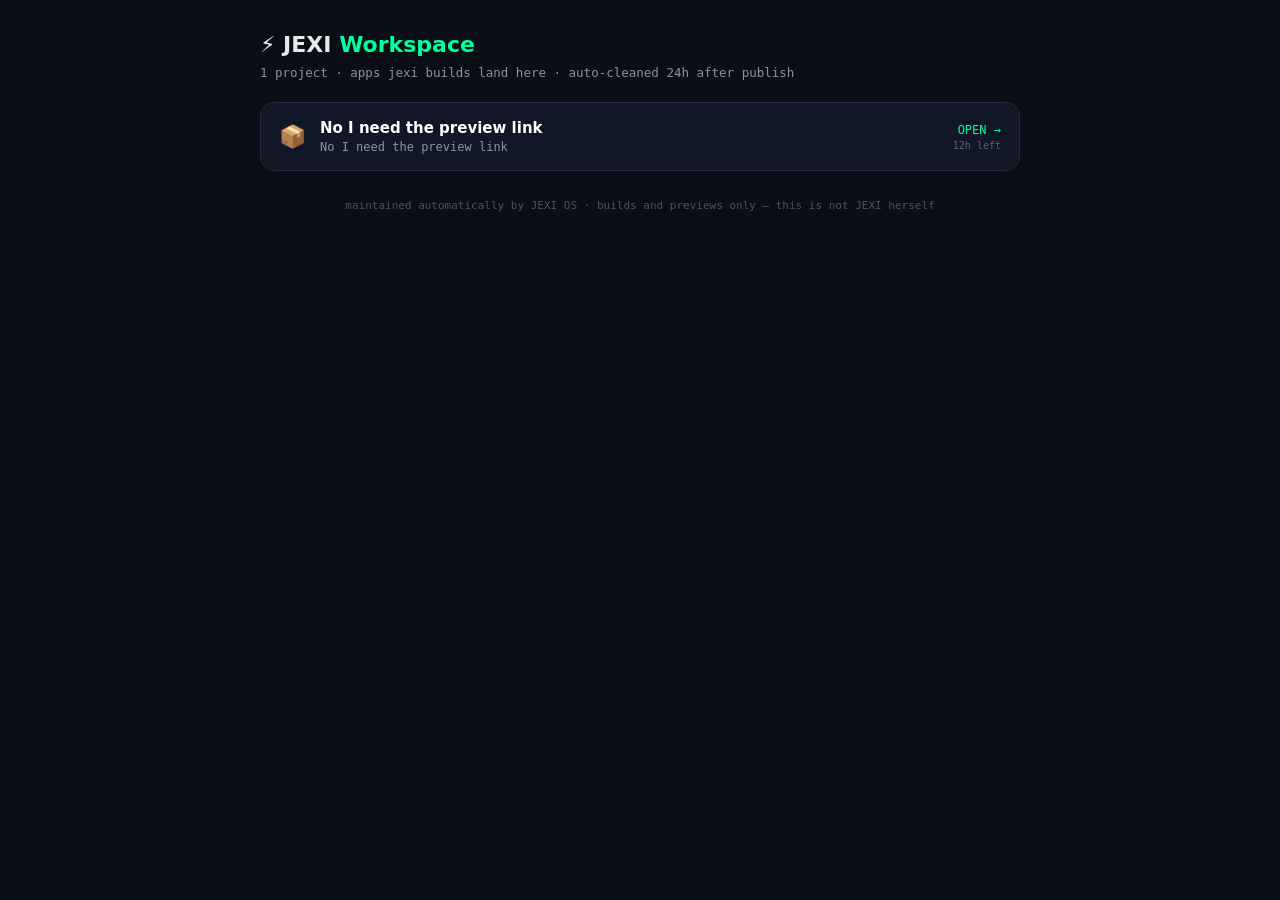
==== index.html @ 736975cb "workspace: refresh index" ====
<!DOCTYPE html>
<html lang="en"><head><meta charset="utf-8"><title>JEXI Workspace</title>
<meta name="viewport" content="width=device-width,initial-scale=1">
<style>
body{background:#0a0e17;color:#e8e8e8;font-family:Inter,system-ui,sans-serif;margin:0;padding:32px 20px}
.wrap{max-width:760px;margin:0 auto}
h1{font-size:22px;margin:0}h1 span{color:#00ff9d}
p.sub{color:#8a93a3;font-size:12.5px;font-family:ui-monospace,monospace;margin:8px 0 22px}
.empty{border:1px dashed #2a3140;border-radius:14px;padding:40px;text-align:center;color:#5c6470;font-family:monospace;font-size:13px}
.proj{display:flex;align-items:center;gap:14px;background:#111726;border:1px solid #232b3a;border-radius:14px;padding:16px 18px;margin:12px 0;text-decoration:none;transition:.15s}
.proj:hover{border-color:#00ff9d;transform:translateY(-1px)}
.fav{font-size:22px}.t{flex:1;min-width:0}.t b{display:block;color:#fff;font-size:15px;margin-bottom:3px}
.t span{color:#8a93a3;font-size:12px;font-family:ui-monospace,monospace;display:block;overflow:hidden;text-overflow:ellipsis;white-space:nowrap}
.go{color:#00ff9d;font-family:ui-monospace,monospace;font-size:12px;text-align:right}
.go small{display:block;color:#5c6470;font-size:10px;margin-top:3px}
footer{margin-top:28px;color:#4a5262;font-size:11px;font-family:monospace;text-align:center}
</style></head><body><div class="wrap">
<h1>⚡ JEXI <span>Workspace</span></h1>
<p class="sub">1 project · apps jexi builds land here · auto-cleaned 24h after publish</p>
<a class="proj" href="no-i-need-the-preview/">
  <span class="fav">📦</span>
  <span class="t"><b>No I need the preview link</b><span>No I need the preview link</span></span>
  <span class="go">OPEN →<br><small>12h left</small></span>
</a>
<footer>maintained automatically by JEXI OS · builds and previews only — this is not JEXI herself</footer>
</div></body></html>
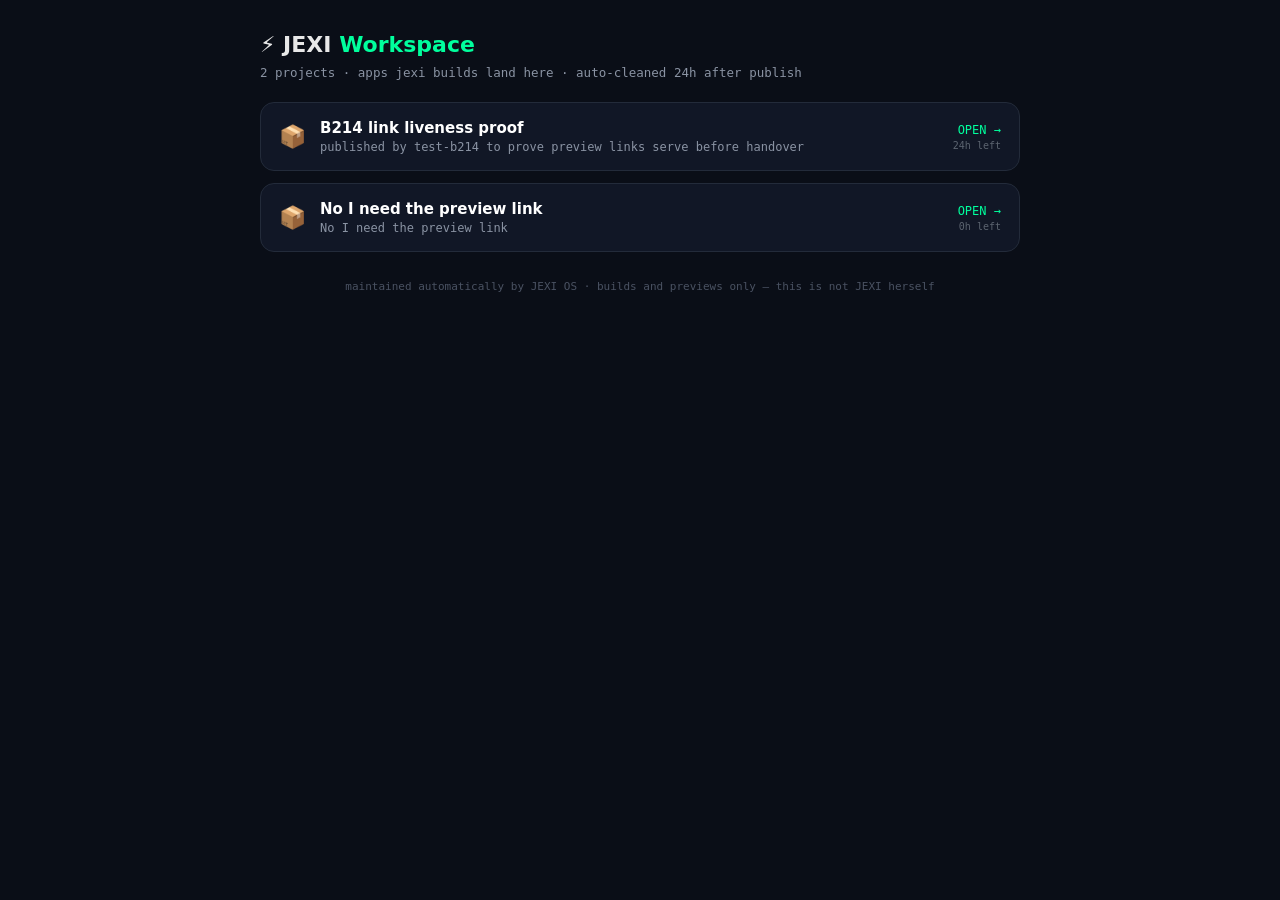
==== commit e459c618: "workspace: refresh index" ====
--- a/index.html
+++ b/index.html
@@ -16,11 +16,16 @@
 footer{margin-top:28px;color:#4a5262;font-size:11px;font-family:monospace;text-align:center}
 </style></head><body><div class="wrap">
 <h1>⚡ JEXI <span>Workspace</span></h1>
-<p class="sub">1 project · apps jexi builds land here · auto-cleaned 24h after publish</p>
+<p class="sub">2 projects · apps jexi builds land here · auto-cleaned 24h after publish</p>
+<a class="proj" href="b214-live-check/">
+  <span class="fav">📦</span>
+  <span class="t"><b>B214 link liveness proof</b><span>published by test-b214 to prove preview links serve before handover</span></span>
+  <span class="go">OPEN →<br><small>24h left</small></span>
+</a>
 <a class="proj" href="no-i-need-the-preview/">
   <span class="fav">📦</span>
   <span class="t"><b>No I need the preview link</b><span>No I need the preview link</span></span>
-  <span class="go">OPEN →<br><small>12h left</small></span>
+  <span class="go">OPEN →<br><small>0h left</small></span>
 </a>
 <footer>maintained automatically by JEXI OS · builds and previews only — this is not JEXI herself</footer>
 </div></body></html>
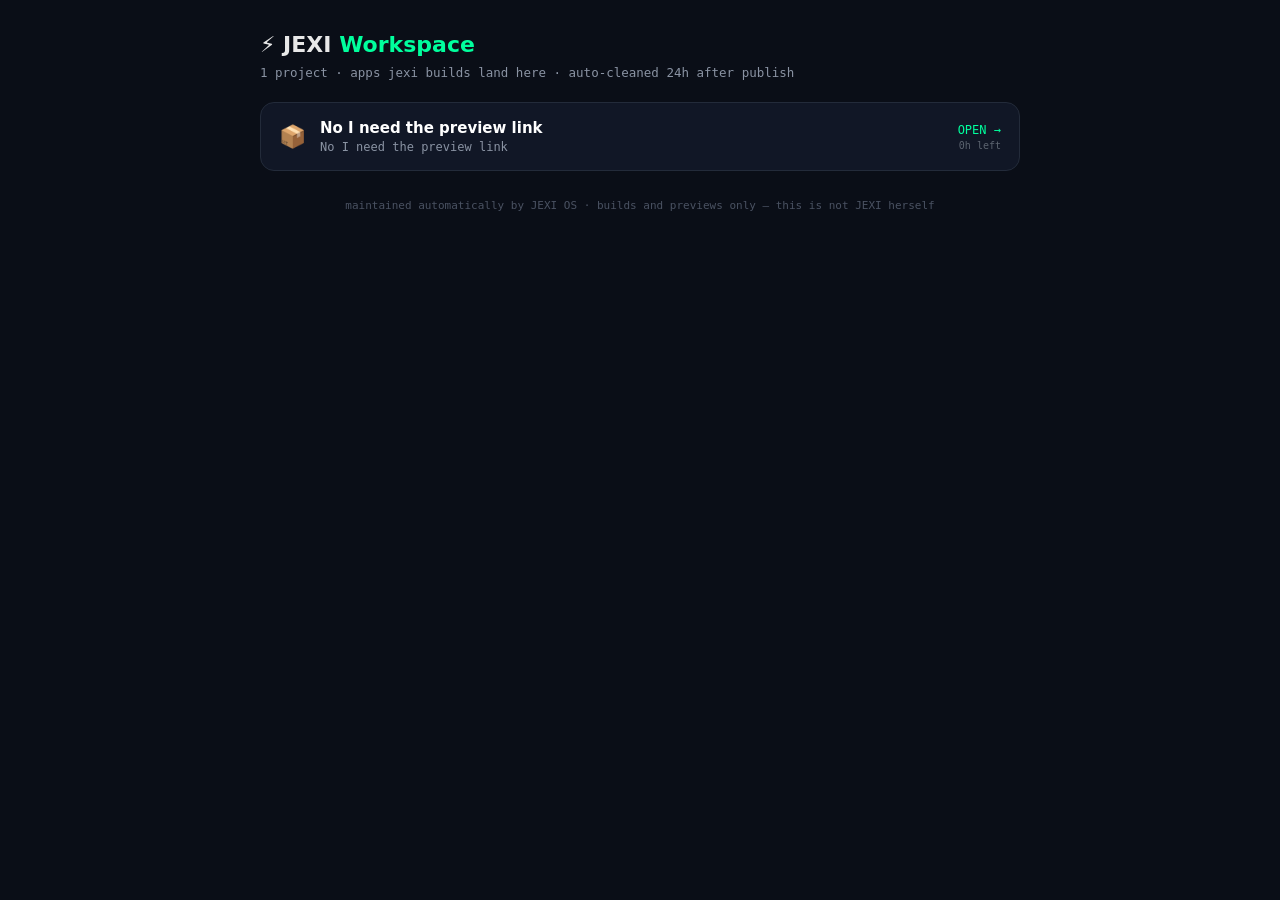
==== commit 04a095f7: "workspace: refresh index" ====
--- a/index.html
+++ b/index.html
@@ -16,12 +16,7 @@
 footer{margin-top:28px;color:#4a5262;font-size:11px;font-family:monospace;text-align:center}
 </style></head><body><div class="wrap">
 <h1>⚡ JEXI <span>Workspace</span></h1>
-<p class="sub">2 projects · apps jexi builds land here · auto-cleaned 24h after publish</p>
-<a class="proj" href="b214-live-check/">
-  <span class="fav">📦</span>
-  <span class="t"><b>B214 link liveness proof</b><span>published by test-b214 to prove preview links serve before handover</span></span>
-  <span class="go">OPEN →<br><small>24h left</small></span>
-</a>
+<p class="sub">1 project · apps jexi builds land here · auto-cleaned 24h after publish</p>
 <a class="proj" href="no-i-need-the-preview/">
   <span class="fav">📦</span>
   <span class="t"><b>No I need the preview link</b><span>No I need the preview link</span></span>
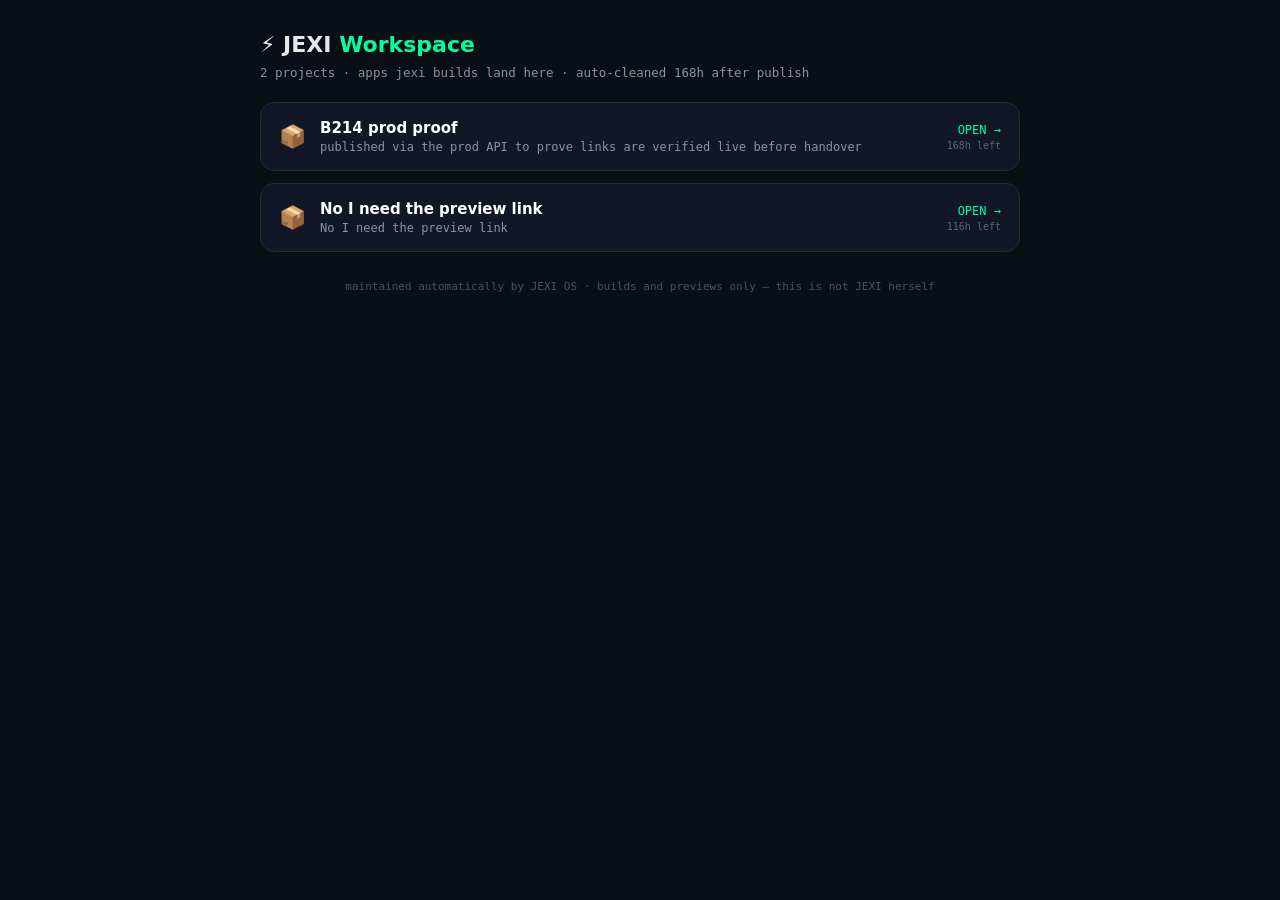
==== commit 68efca8f: "workspace: refresh index" ====
--- a/index.html
+++ b/index.html
@@ -16,11 +16,16 @@
 footer{margin-top:28px;color:#4a5262;font-size:11px;font-family:monospace;text-align:center}
 </style></head><body><div class="wrap">
 <h1>⚡ JEXI <span>Workspace</span></h1>
-<p class="sub">1 project · apps jexi builds land here · auto-cleaned 24h after publish</p>
+<p class="sub">2 projects · apps jexi builds land here · auto-cleaned 168h after publish</p>
+<a class="proj" href="b214-prod-proof/">
+  <span class="fav">📦</span>
+  <span class="t"><b>B214 prod proof</b><span>published via the prod API to prove links are verified live before handover</span></span>
+  <span class="go">OPEN →<br><small>168h left</small></span>
+</a>
 <a class="proj" href="no-i-need-the-preview/">
   <span class="fav">📦</span>
   <span class="t"><b>No I need the preview link</b><span>No I need the preview link</span></span>
-  <span class="go">OPEN →<br><small>0h left</small></span>
+  <span class="go">OPEN →<br><small>116h left</small></span>
 </a>
 <footer>maintained automatically by JEXI OS · builds and previews only — this is not JEXI herself</footer>
 </div></body></html>
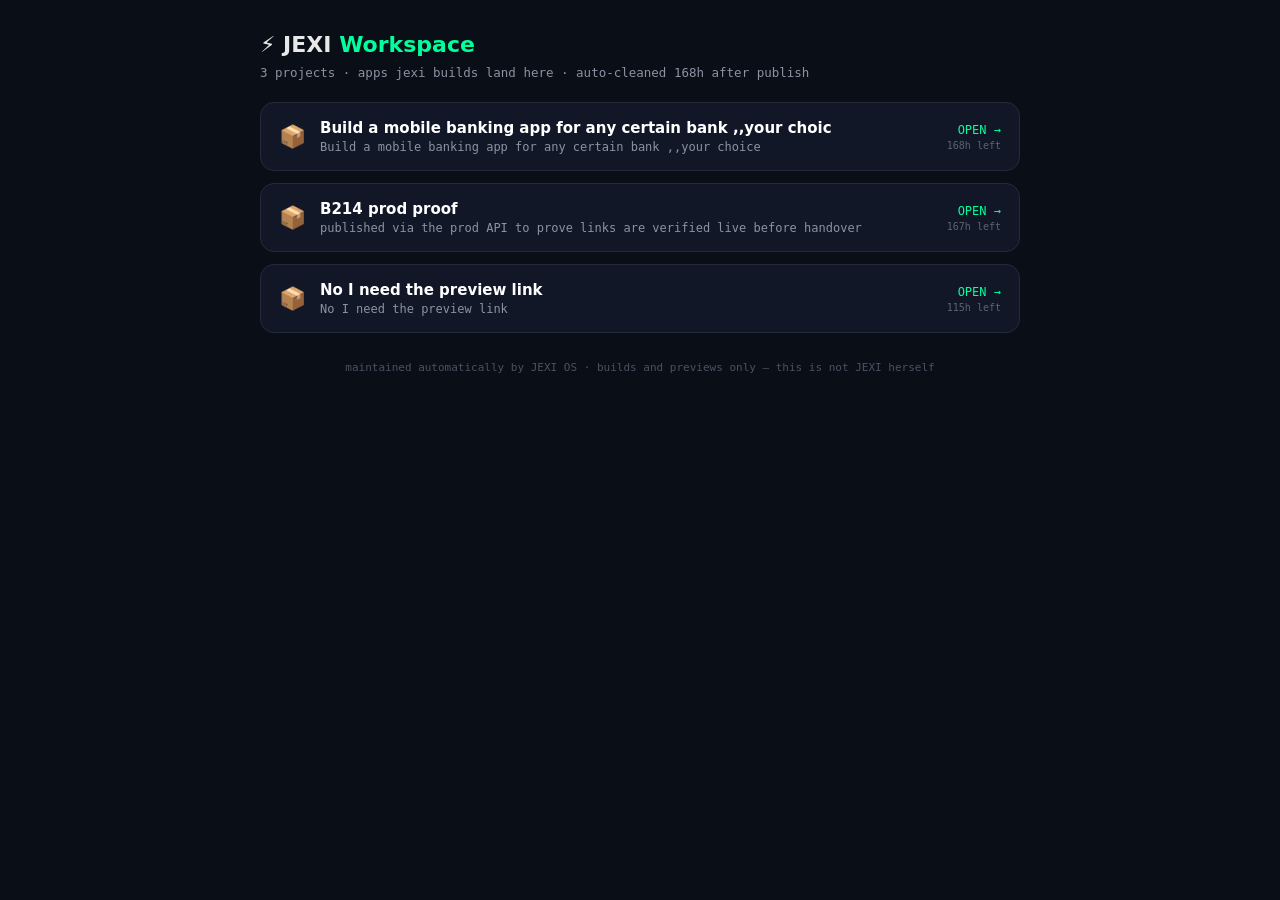
==== commit 5a0b05bf: "workspace: refresh index" ====
--- a/index.html
+++ b/index.html
@@ -16,16 +16,21 @@
 footer{margin-top:28px;color:#4a5262;font-size:11px;font-family:monospace;text-align:center}
 </style></head><body><div class="wrap">
 <h1>⚡ JEXI <span>Workspace</span></h1>
-<p class="sub">2 projects · apps jexi builds land here · auto-cleaned 168h after publish</p>
+<p class="sub">3 projects · apps jexi builds land here · auto-cleaned 168h after publish</p>
+<a class="proj" href="build-a-mobile-banking-app/">
+  <span class="fav">📦</span>
+  <span class="t"><b>Build a mobile banking app for any certain bank ,,your choic</b><span>Build a mobile banking app for any certain bank ,,your choice</span></span>
+  <span class="go">OPEN →<br><small>168h left</small></span>
+</a>
 <a class="proj" href="b214-prod-proof/">
   <span class="fav">📦</span>
   <span class="t"><b>B214 prod proof</b><span>published via the prod API to prove links are verified live before handover</span></span>
-  <span class="go">OPEN →<br><small>168h left</small></span>
+  <span class="go">OPEN →<br><small>167h left</small></span>
 </a>
 <a class="proj" href="no-i-need-the-preview/">
   <span class="fav">📦</span>
   <span class="t"><b>No I need the preview link</b><span>No I need the preview link</span></span>
-  <span class="go">OPEN →<br><small>116h left</small></span>
+  <span class="go">OPEN →<br><small>115h left</small></span>
 </a>
 <footer>maintained automatically by JEXI OS · builds and previews only — this is not JEXI herself</footer>
 </div></body></html>
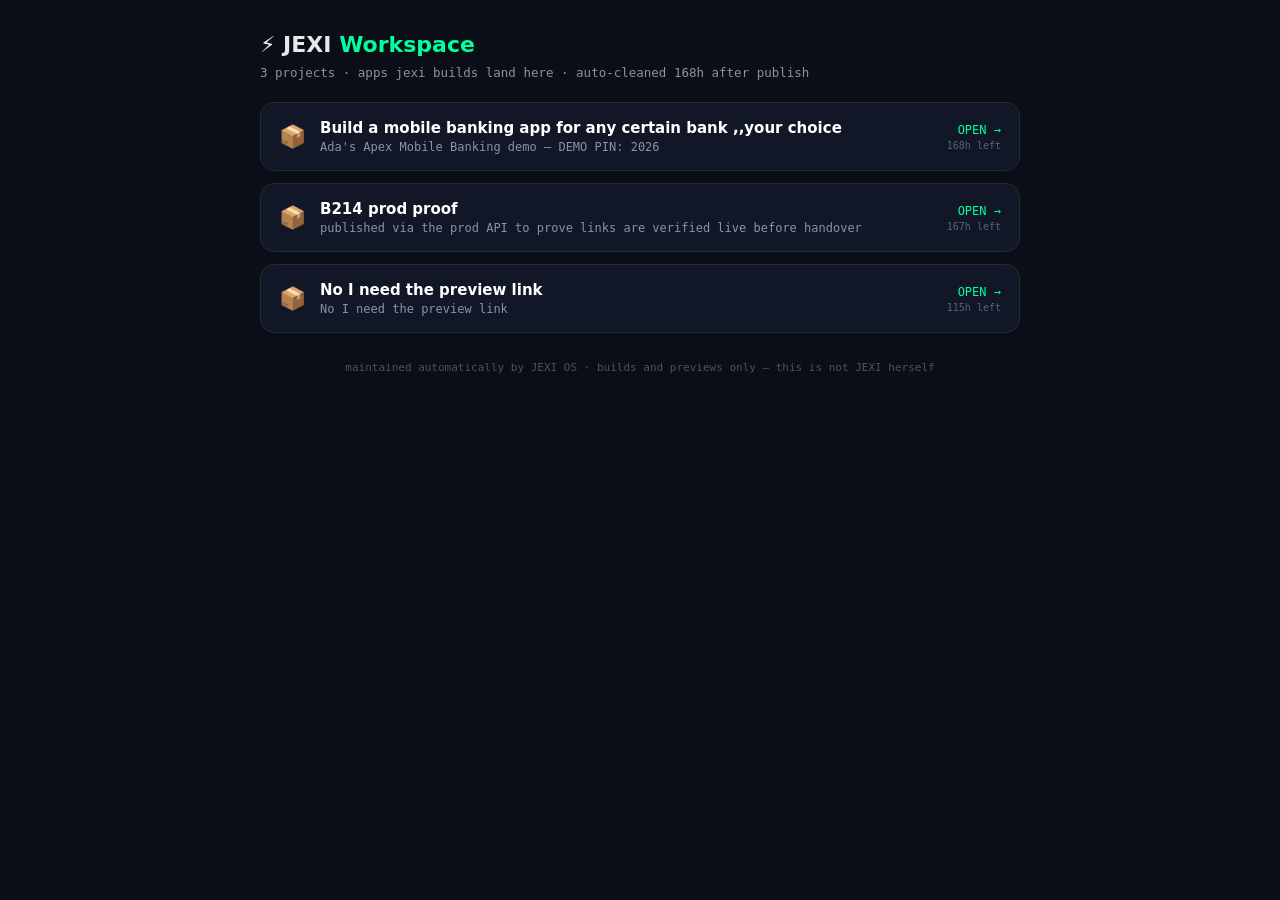
==== commit 1de3d0e4: "workspace: refresh index" ====
--- a/index.html
+++ b/index.html
@@ -19,7 +19,7 @@
 <p class="sub">3 projects · apps jexi builds land here · auto-cleaned 168h after publish</p>
 <a class="proj" href="build-a-mobile-banking-app/">
   <span class="fav">📦</span>
-  <span class="t"><b>Build a mobile banking app for any certain bank ,,your choic</b><span>Build a mobile banking app for any certain bank ,,your choice</span></span>
+  <span class="t"><b>Build a mobile banking app for any certain bank ,,your choice</b><span>Ada's Apex Mobile Banking demo — DEMO PIN: 2026</span></span>
   <span class="go">OPEN →<br><small>168h left</small></span>
 </a>
 <a class="proj" href="b214-prod-proof/">
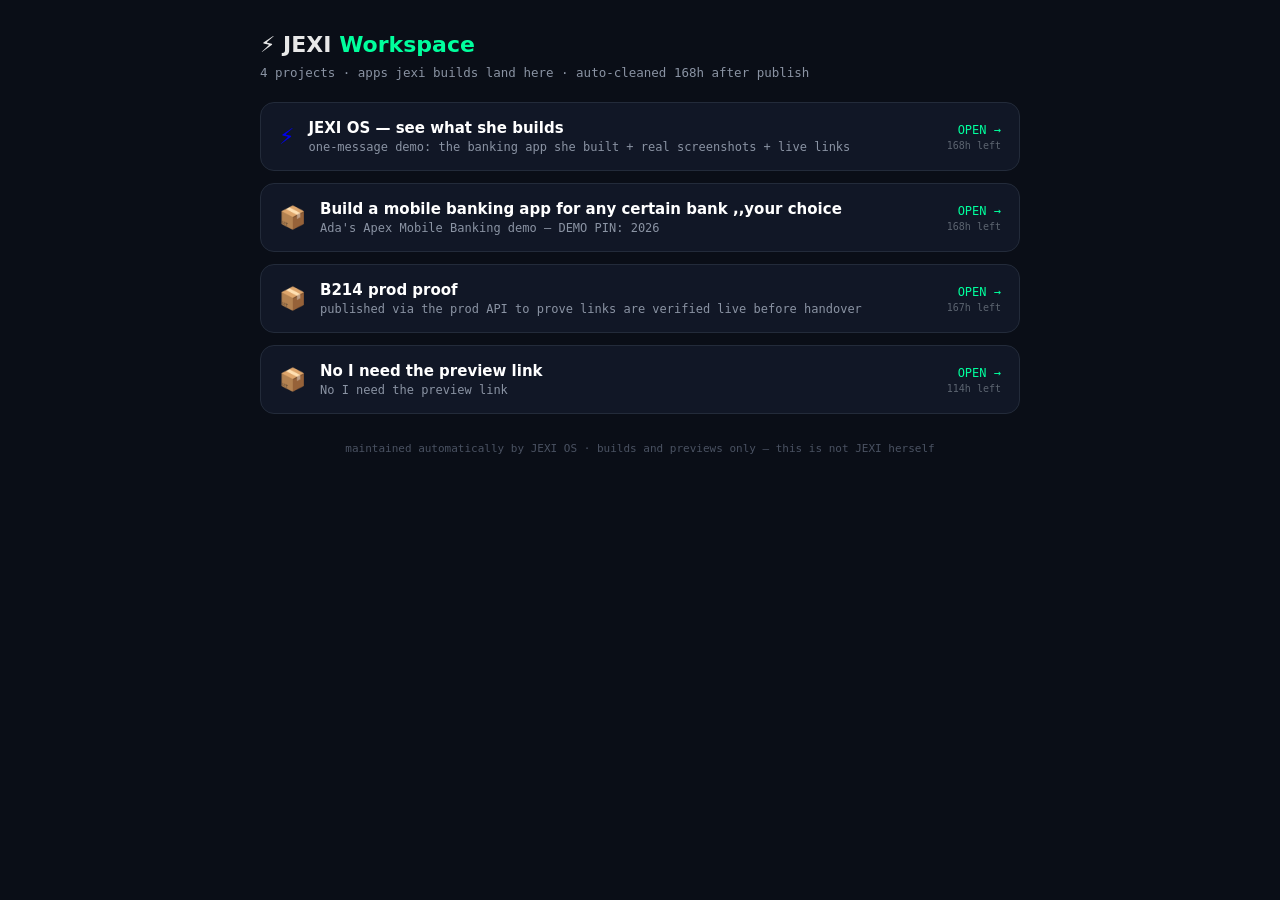
==== commit f57015e9: "workspace: refresh index" ====
--- a/index.html
+++ b/index.html
@@ -16,7 +16,12 @@
 footer{margin-top:28px;color:#4a5262;font-size:11px;font-family:monospace;text-align:center}
 </style></head><body><div class="wrap">
 <h1>⚡ JEXI <span>Workspace</span></h1>
-<p class="sub">3 projects · apps jexi builds land here · auto-cleaned 168h after publish</p>
+<p class="sub">4 projects · apps jexi builds land here · auto-cleaned 168h after publish</p>
+<a class="proj" href="jexi-demo/">
+  <span class="fav">⚡</span>
+  <span class="t"><b>JEXI OS — see what she builds</b><span>one-message demo: the banking app she built + real screenshots + live links</span></span>
+  <span class="go">OPEN →<br><small>168h left</small></span>
+</a>
 <a class="proj" href="build-a-mobile-banking-app/">
   <span class="fav">📦</span>
   <span class="t"><b>Build a mobile banking app for any certain bank ,,your choice</b><span>Ada's Apex Mobile Banking demo — DEMO PIN: 2026</span></span>
@@ -30,7 +35,7 @@
 <a class="proj" href="no-i-need-the-preview/">
   <span class="fav">📦</span>
   <span class="t"><b>No I need the preview link</b><span>No I need the preview link</span></span>
-  <span class="go">OPEN →<br><small>115h left</small></span>
+  <span class="go">OPEN →<br><small>114h left</small></span>
 </a>
 <footer>maintained automatically by JEXI OS · builds and previews only — this is not JEXI herself</footer>
 </div></body></html>
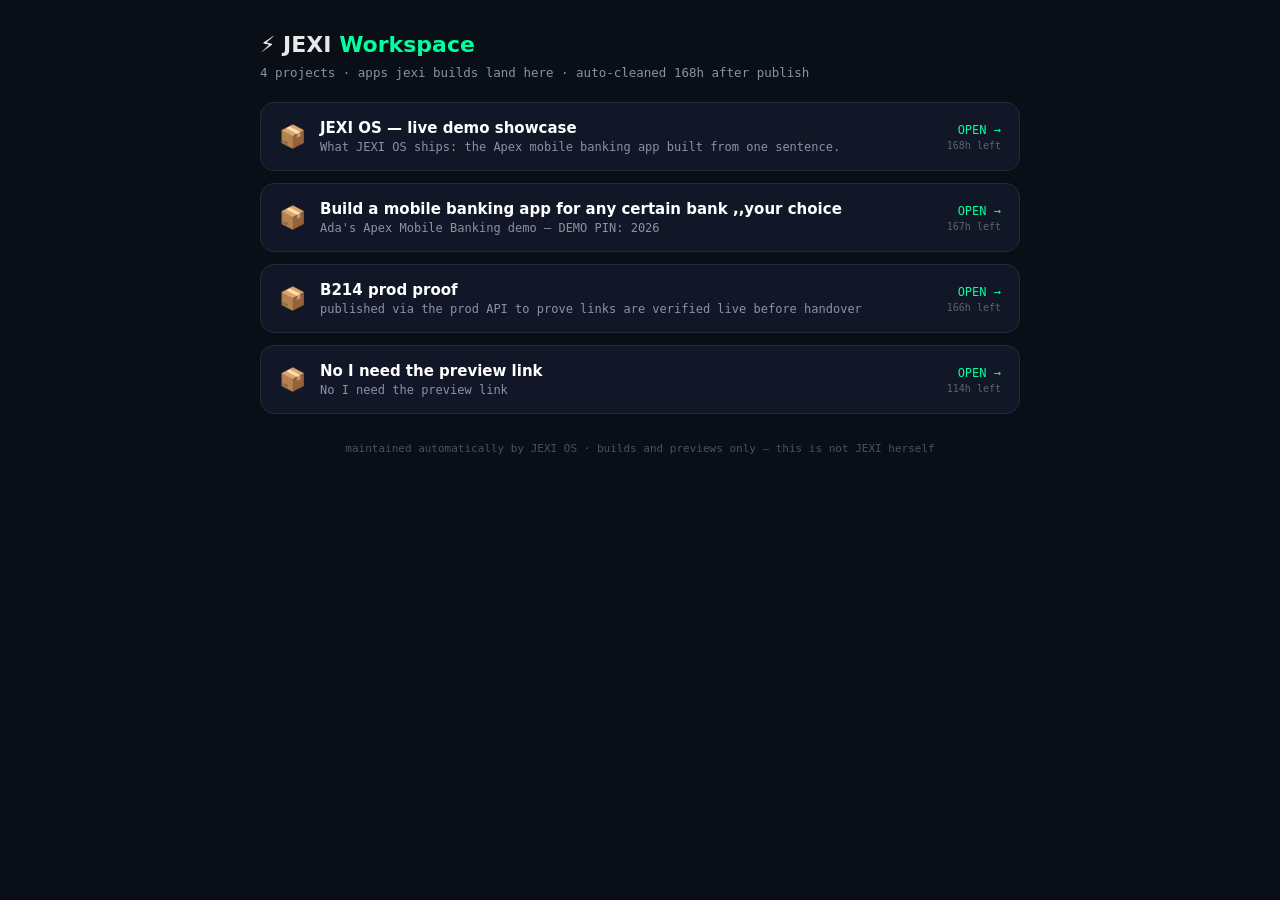
==== commit 16f515f9: "workspace: refresh index" ====
--- a/index.html
+++ b/index.html
@@ -18,19 +18,19 @@
 <h1>⚡ JEXI <span>Workspace</span></h1>
 <p class="sub">4 projects · apps jexi builds land here · auto-cleaned 168h after publish</p>
 <a class="proj" href="jexi-demo/">
-  <span class="fav">⚡</span>
-  <span class="t"><b>JEXI OS — see what she builds</b><span>one-message demo: the banking app she built + real screenshots + live links</span></span>
+  <span class="fav">📦</span>
+  <span class="t"><b>JEXI OS — live demo showcase</b><span>What JEXI OS ships: the Apex mobile banking app built from one sentence.</span></span>
   <span class="go">OPEN →<br><small>168h left</small></span>
 </a>
 <a class="proj" href="build-a-mobile-banking-app/">
   <span class="fav">📦</span>
   <span class="t"><b>Build a mobile banking app for any certain bank ,,your choice</b><span>Ada's Apex Mobile Banking demo — DEMO PIN: 2026</span></span>
-  <span class="go">OPEN →<br><small>168h left</small></span>
+  <span class="go">OPEN →<br><small>167h left</small></span>
 </a>
 <a class="proj" href="b214-prod-proof/">
   <span class="fav">📦</span>
   <span class="t"><b>B214 prod proof</b><span>published via the prod API to prove links are verified live before handover</span></span>
-  <span class="go">OPEN →<br><small>167h left</small></span>
+  <span class="go">OPEN →<br><small>166h left</small></span>
 </a>
 <a class="proj" href="no-i-need-the-preview/">
   <span class="fav">📦</span>
